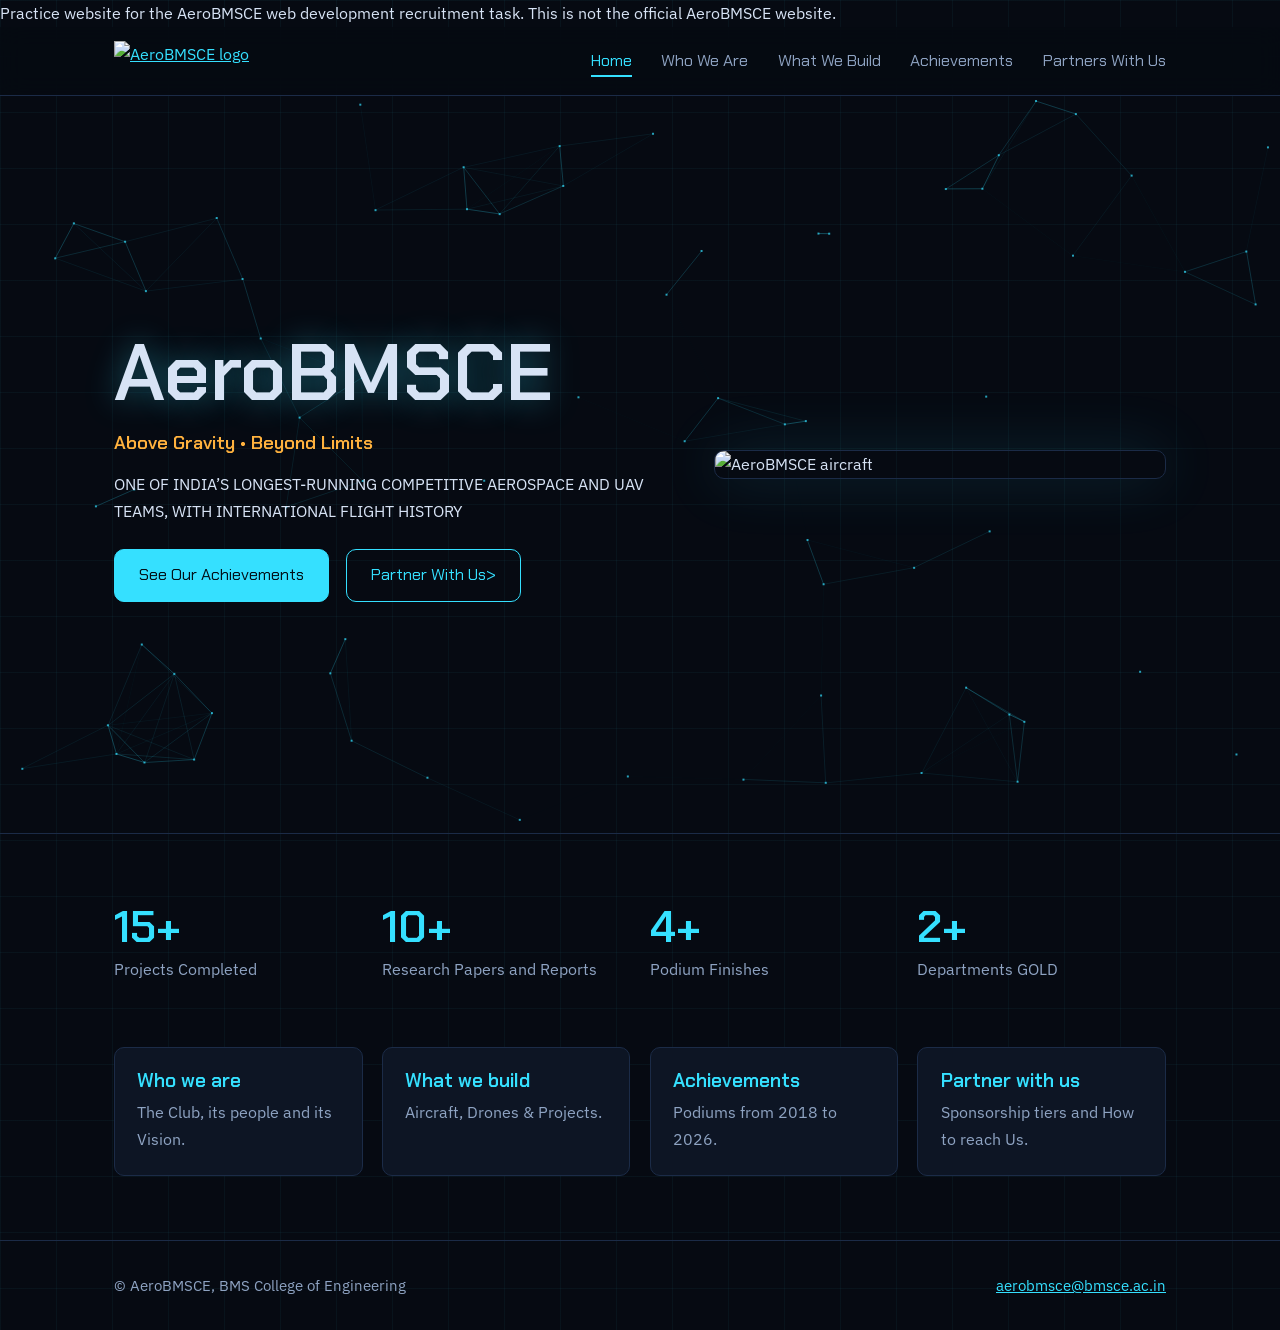
==== index.html @ b9c97d38 "Fixed website" ====
<!DOCTYPE html>
<html lang="en">
<head>
<meta charset="utf-8">
<meta name="viewport" content="width=device-width, initial-scale=1">
<title>AeroBMSCE</title>
<link rel="preconnect" href="https://fonts.googleapis.com">
<link href="https://fonts.googleapis.com/css2?family=Chakra+Petch:wght@500;600&family=IBM+Plex+Sans:wght@400;500&display=swap" rel="stylesheet">
<link rel="stylesheet" href="style.css">
</head>
<body>

<div class="notice">Practice website for the AeroBMSCE web development recruitment task. This is not the official AeroBMSCE website.</div>

<header class="bar">
  <div class="wrap">
    <a href="index.html"><img src="images/header-logo.png" alt="AeroBMSCE logo"></a>
    <nav>
      <a href="index.html" class="on">Home</a>
      <a href="who-we-are.html">Who We Are</a>
      <a href="what-we-build.html">What We Build</a>
      <a href="achievements.html">Achievements</a>
      <a href="partners.html">Partners With Us</a>
    </nav>
  </div>
</header>

<section class="hero" style="padding:0">
  <canvas id="net"></canvas>
  <div class="wrap">
    <div>
     <h1>AeroBMSCE</h1>
     <p class="tag">Above Gravity &bull; Beyond Limits</p>
     <p>ONE OF INDIA&rsquo;S LONGEST-RUNNING COMPETITIVE AEROSPACE AND UAV TEAMS, WITH INTERNATIONAL FLIGHT HISTORY</p>
     <a class="btn fill" href="achievements.html">See Our Achievements</a>
     <a class="btn" href="partner.html">Partner With Us></a>
    </div>
    <img src="images/photo8.jpg" alt="AeroBMSCE aircraft">
  </div>
</section>

<section>
<div class="wrap grid g4">
  <div class="stat"><b data-count="75">0</b><span>Projects Completed</span></div>
  <div class="stat"><b data-count="50">0</b><span>Research Papers and Reports</span></div>
  <div class="stat"><b data-count="20">0</b><span>Podium Finishes</span></div>
  <div class="stat"><b data-count="10">0</b><span>Departments GOLD</span></div>
</div>
</section>
<section style="padding-top:0"><div class="wrap grid g4">
  <a class="card" href="who-we-are.html"><h3>Who we are</h3><p>The Club, its people and its Vision.</p></a>
  <a class="card" href="what-we-build.html"><h3>What we build</h3><p>Aircraft, Drones &amp; Projects.</p></a>
  <a class="card" href="achievements.html"><h3>Achievements</h3><p>Podiums from 2018 to 2026.</p></a>
  <a class="card" href="partner.html"><h3>Partner with us</h3><p>Sponsorship tiers and How to reach Us.</p></a>
</div></section>
<footer><div class="wrap">
  <span>&copy; AeroBMSCE, BMS College of Engineering</span>
  <a href="mailto:aerobmsce@bmsce.ac.in">aerobmsce@bmsce.ac.in</a>
</div></footer>
<script src="script.js"></script>
</body>
</html>
---- style.css ----
:root{--bg:#060a12;--panel:#0d1524;--line:#1b2b47;--text:#d7e3f5;--dim:#8ea3c2;--cyan:#35e0ff;--amber:#ffb23e;--r:10px;--head:"Chakra Petch",sans-serif;--body:"IBM Plex Sans",sans-serif}
*{box-sizing:border-box;margin:0}
html{scroll-behavior:smooth}
body{background:var(--bg);color:var(--text);font:400 1.02rem/1.65 var(--body);
  background-image:linear-gradient(rgba(53,224,255,.045) 1px,transparent 1px),linear-gradient(90deg,rgba(53,224,255,.045) 1px,transparent 1px);background-size:56px 56px}
img{max-width:100%;height:auto;display:block}
a{color:var(--cyan)}
h1,h2,h3{font-family:var(--head);font-weight:600;line-height:1.15}
h1{font-size:clamp(2.6rem,7vw,5rem);text-shadow:0 0 32px rgba(53,224,255,.4)}
h2{font-size:2rem;margin-bottom:1.2rem}
h3{font-size:1.2rem;margin-bottom:.4rem}
p{max-width:70ch;margin-bottom:1rem}
ul{padding-left:1.2rem}li{margin-bottom:.4rem}li::marker{color:var(--cyan)}
.wrap{max-width:1100px;margin:0 auto;padding:0 1.5rem}
section{padding:4rem 0}
:focus-visible{outline:2px solid var(--amber);outline-offset:3px}

/* Navbar */
.bar{position:sticky;top:0;z-index:10;background:rgba(6,10,18,.8);backdrop-filter:blur(12px);border-bottom:1px solid var(--line)}
.bar .wrap{display:flex;align-items:center;justify-content:space-between;height:68px}
.bar img{height:40px}
.bar nav a{color:var(--dim);text-decoration:none;margin-left:1.6rem;font-family:var(--head);padding-bottom:4px;transition:color .2s}
.bar nav a:hover,.bar nav a.on{color:var(--cyan)}
.bar nav a.on{border-bottom:2px solid var(--cyan)}

/* Hero (home) and page headers */
.hero{position:relative;min-height:82vh;display:flex;align-items:center;overflow:hidden;border-bottom:1px solid var(--line)}
#net{position:absolute;inset:0;width:100%;height:100%}
.hero .wrap{position:relative;display:grid;grid-template-columns:1.1fr .9fr;gap:3rem;align-items:center}
.hero img{border:1px solid var(--line);border-radius:var(--r);box-shadow:0 0 60px rgba(53,224,255,.15)}
.tag{color:var(--amber);font:600 1.15rem var(--head);margin:.8rem 0 1rem}
.head{padding:4.5rem 0 2rem;border-bottom:1px solid var(--line)}
.head p{color:var(--dim);font-size:1.15rem}

/* Buttons */
.btn{display:inline-block;padding:.75rem 1.5rem;border:1px solid var(--cyan);border-radius:var(--r);color:var(--cyan);font-family:var(--head);text-decoration:none;margin:.5rem .8rem 0 0;transition:box-shadow .2s}
.btn.fill{background:var(--cyan);color:#021018}
.btn:hover{box-shadow:0 0 22px rgba(53,224,255,.55)}

/* Cards with a cursor-following spotlight (position set in script.js) */
.grid{display:grid;gap:1.2rem}
.g2{grid-template-columns:repeat(2,1fr)}.g3{grid-template-columns:repeat(3,1fr)}.g4{grid-template-columns:repeat(4,1fr)}
.card{position:relative;overflow:hidden;background:var(--panel);border:1px solid var(--line);border-radius:var(--r);padding:1.4rem}
.card::before{content:"";position:absolute;inset:0;pointer-events:none;opacity:0;transition:opacity .3s;
  background:radial-gradient(260px circle at var(--mx,50%) var(--my,50%),rgba(53,224,255,.16),transparent 70%)}
.card:hover::before{opacity:1}
a.card{color:inherit;text-decoration:none}
a.card h3{color:var(--cyan)}
.card p{color:var(--dim);margin:0}
.card ul{color:var(--dim);font-size:.95rem}
.card img.icon{height:56px;margin-bottom:.8rem}

/* Stats */
.stat b{display:block;font:600 2.8rem var(--head);color:var(--cyan)}
.stat span{color:var(--dim)}

/* Photos */
.photos img{width:100%;height:220px;object-fit:cover;border:1px solid var(--line);border-radius:var(--r)}

/* Achievements timeline */
.tl{border-left:2px solid var(--line);margin-left:.5rem;padding-left:2rem}
.season{position:relative;margin-bottom:2.6rem}
.season::before{content:"";position:absolute;left:-2.6rem;top:.35rem;width:14px;height:14px;border-radius:50%;background:var(--cyan);box-shadow:0 0 14px var(--cyan)}
.season .card{margin-bottom:.8rem}
.season .card h3{font-size:1.05rem;color:var(--text)}
.season .card b{color:var(--amber);font-weight:600}
.reveal{opacity:0;transform:translateY(18px);transition:opacity .6s,transform .6s}
.reveal.in{opacity:1;transform:none}

/* Partner logos */
.logos{display:flex;flex-wrap:wrap;gap:1rem;margin-bottom:1.5rem}
.logos img{height:48px;padding:.5rem .9rem;background:#e8f0fb;border-radius:8px}

footer{border-top:1px solid var(--line);padding:2rem 0;color:var(--dim);font-size:.95rem}
footer .wrap{display:flex;justify-content:space-between;flex-wrap:wrap;gap:1rem}

@media(max-width:850px){.hero .wrap,.g2,.g3,.g4{grid-template-columns:1fr}.bar nav a{margin-left:.9rem;font-size:.9rem}}
@media(prefers-reduced-motion:reduce){*{transition:none!important;scroll-behavior:auto}.reveal{opacity:1;transform:none}}
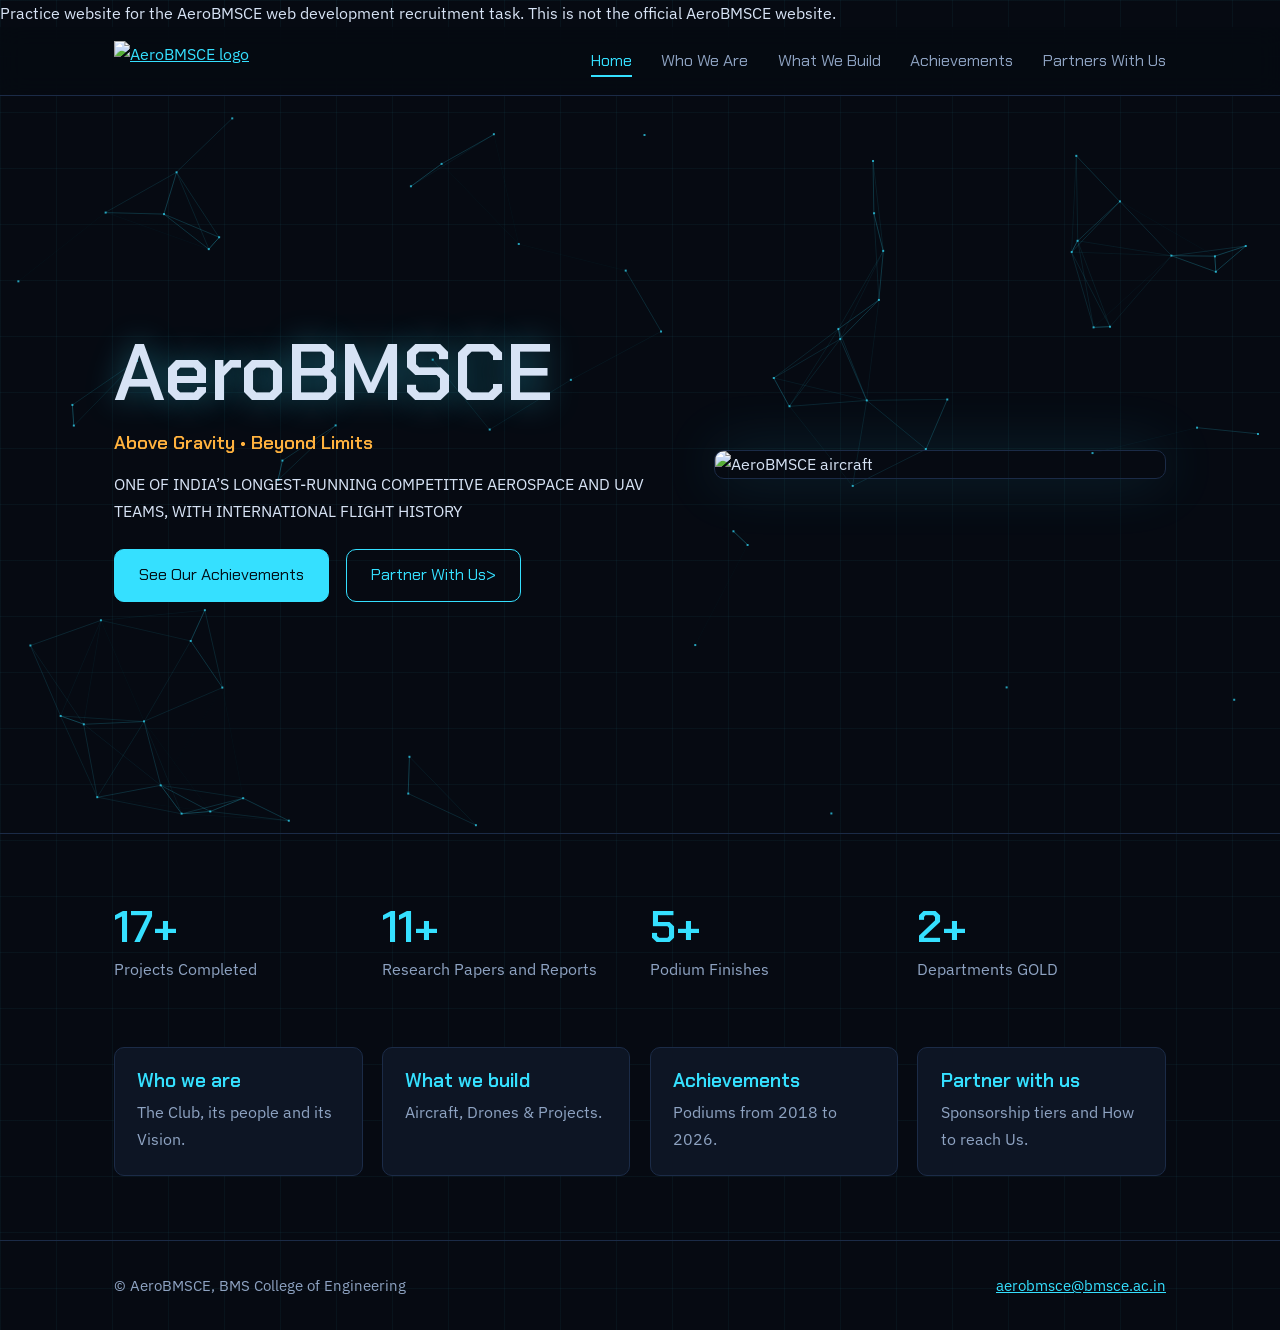
==== commit 55ac7270: "Update index.html" ====
--- a/index.html
+++ b/index.html
@@ -51,7 +51,7 @@
   <a class="card" href="who-we-are.html"><h3>Who we are</h3><p>The Club, its people and its Vision.</p></a>
   <a class="card" href="what-we-build.html"><h3>What we build</h3><p>Aircraft, Drones &amp; Projects.</p></a>
   <a class="card" href="achievements.html"><h3>Achievements</h3><p>Podiums from 2018 to 2026.</p></a>
-  <a class="card" href="partner.html"><h3>Partner with us</h3><p>Sponsorship tiers and How to reach Us.</p></a>
+  <a class="card" href="partners.html"><h3>Partner with us</h3><p>Sponsorship tiers and How to reach Us.</p></a>
 </div></section>
 <footer><div class="wrap">
   <span>&copy; AeroBMSCE, BMS College of Engineering</span>
